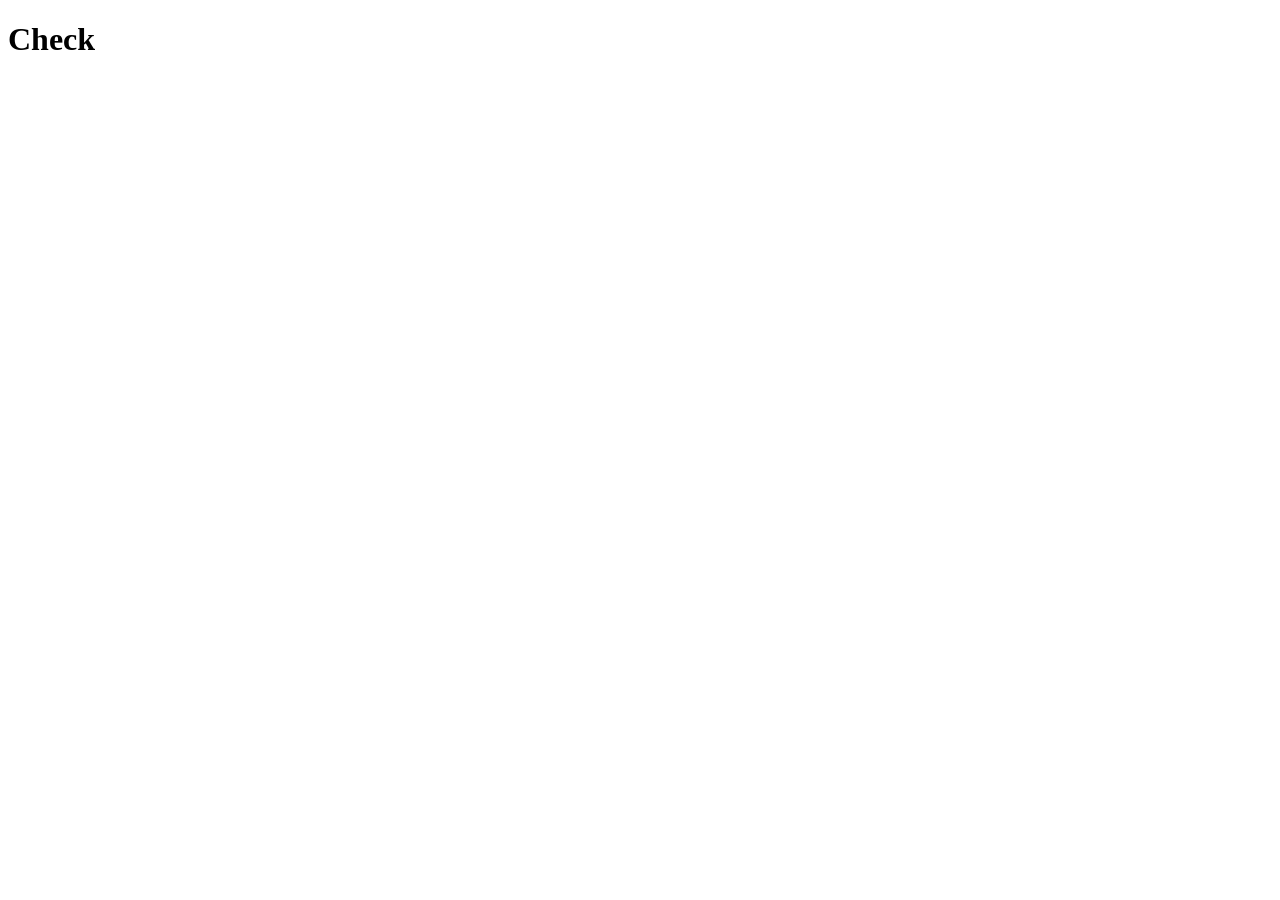
==== index.html @ c6e24e9d "feat: added index.html" ====
<!DOCTYPE html>
<html lang="en">
<head>
    <meta charset="UTF-8">
    <meta name="viewport" content="width=device-width, initial-scale=1.0">
    <title>Document</title>
</head>
<body>
    <h1>Check</h1>
</body>
</html>
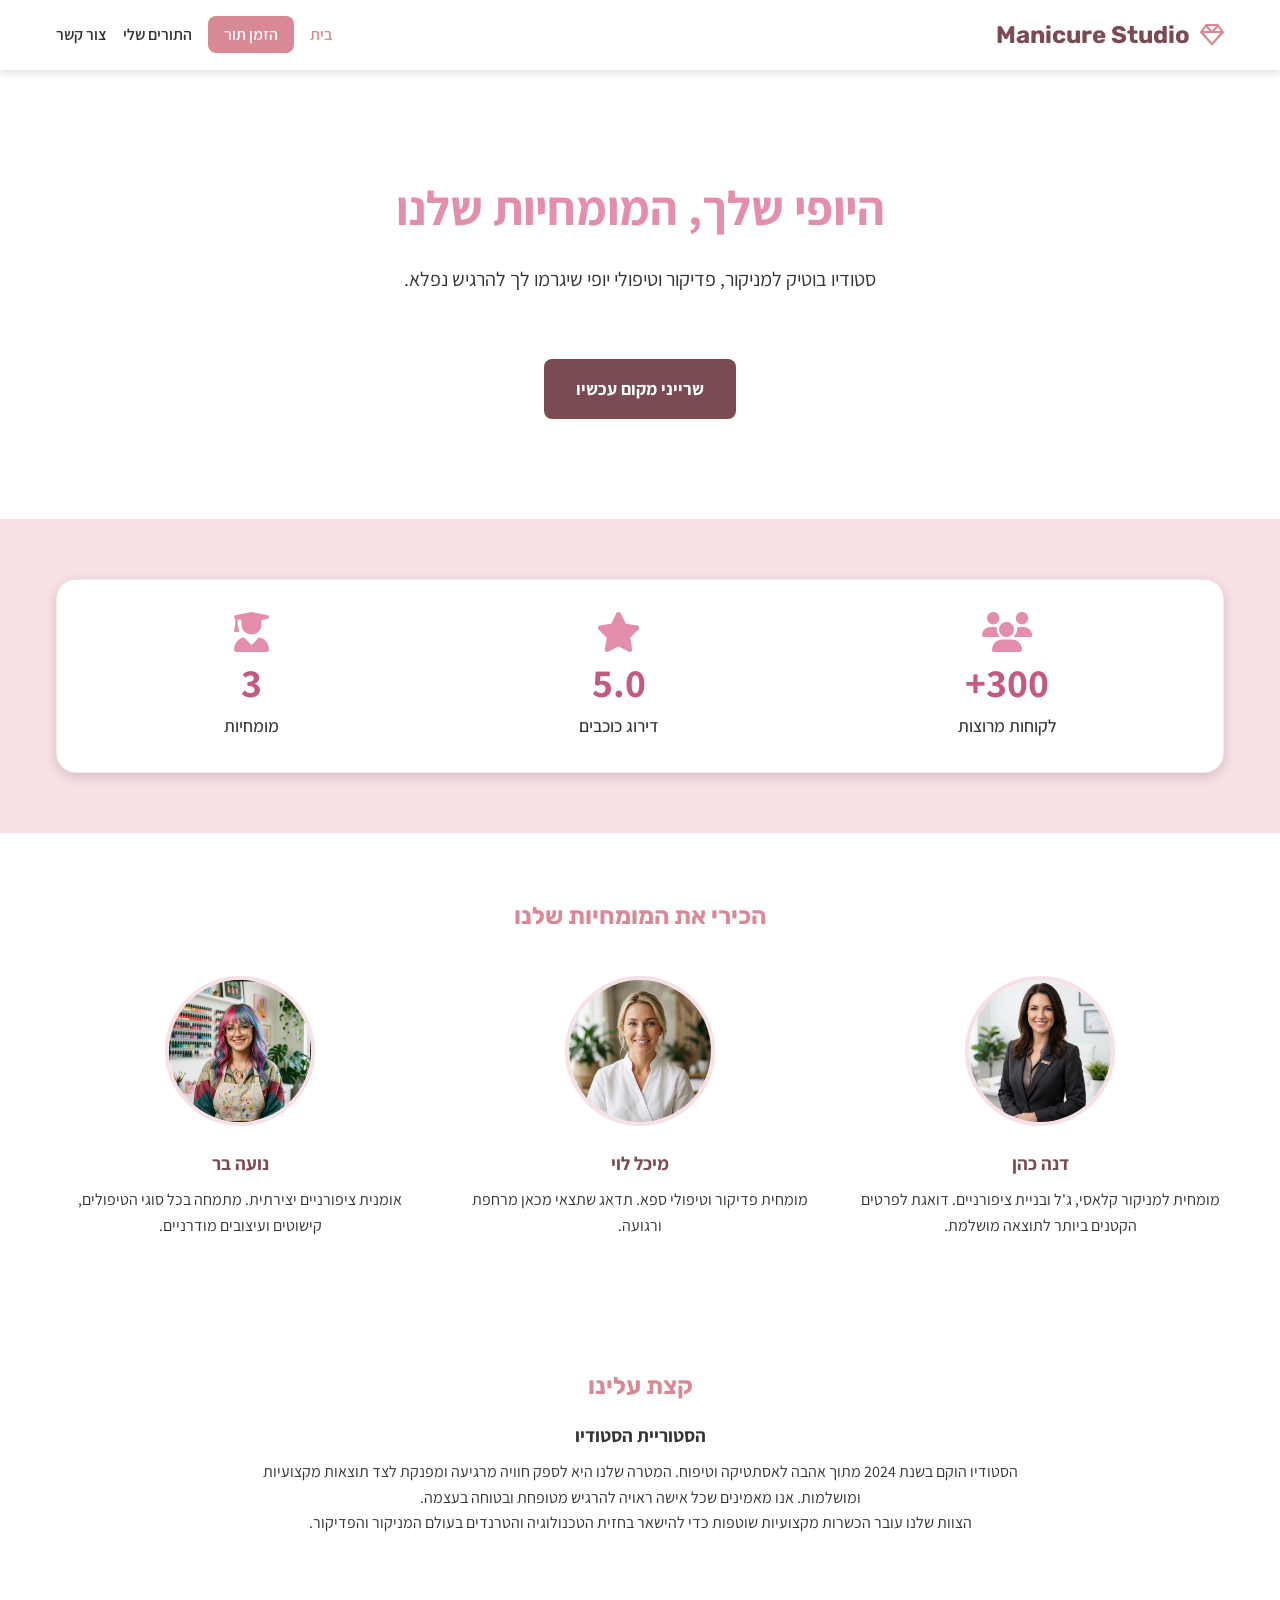
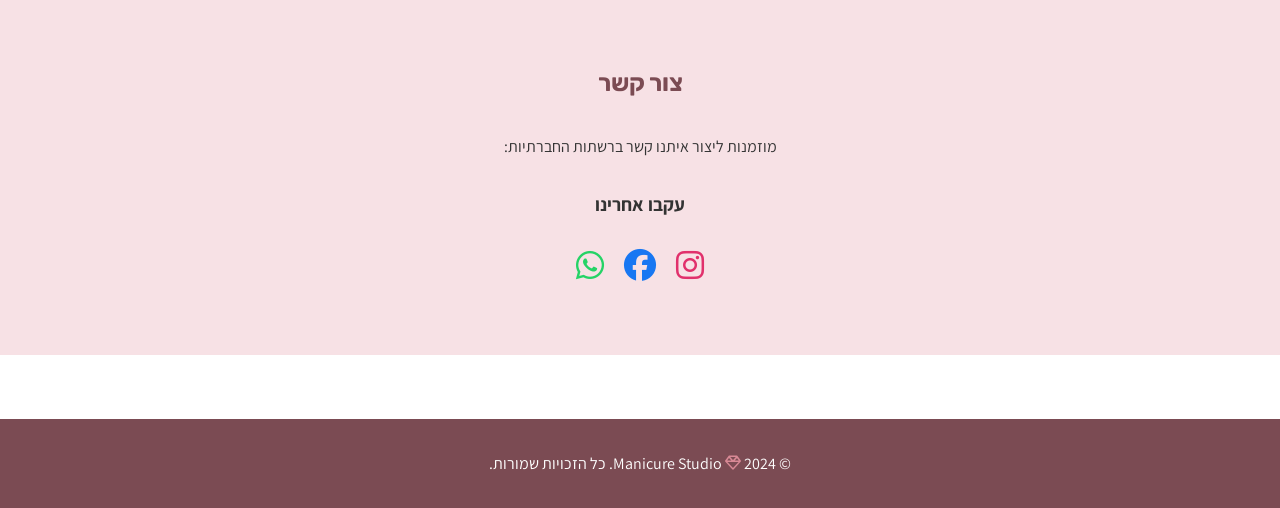
==== commit 8e849e9f: "Add specific project files: index, js, css, images" ====
--- a/index.html
+++ b/index.html
@@ -1,11 +1,155 @@
 <!DOCTYPE html>
-<html lang="en">
+<html lang="he" dir="rtl">
+
 <head>
     <meta charset="UTF-8">
     <meta name="viewport" content="width=device-width, initial-scale=1.0">
-    <title>Document</title>
+    <title>Manicure Studio</title>
+    <link rel="stylesheet" href="css/style.css">
+    <link rel="stylesheet" href="css/home.css">
+    <!-- Google Fonts -->
+    <link rel="preconnect" href="https://fonts.googleapis.com">
+    <link rel="preconnect" href="https://fonts.gstatic.com" crossorigin>
+    <link
+        href="https://fonts.googleapis.com/css2?family=Assistant:wght@300;400;600;700&family=Rubik:wght@400;500;700&display=swap"
+        rel="stylesheet">
+    <!-- FontAwesome -->
+    <link rel="stylesheet" href="https://cdnjs.cloudflare.com/ajax/libs/font-awesome/6.5.1/css/all.min.css">
+    <!-- jQuery -->
+    <script src="https://code.jquery.com/jquery-3.7.1.min.js"></script>
 </head>
+
 <body>
-    <h1>Check</h1>
-</body>
-</html>+
+    <header class="main-header">
+        <div class="container">
+            <a href="index.html" class="logo"><i class="fa-regular fa-gem logo-icon"></i> Manicure Studio</a>
+            <nav class="main-nav">
+                <button class="nav-toggle" aria-label="פתח תפריט">☰</button>
+                <ul class="nav-list">
+                    <li><a href="index.html" class="active">בית</a></li>
+
+                    <li><a href="services.html" class="btn-primary">הזמן תור</a></li>
+                    <li><a href="appointments.html">התורים שלי</a></li>
+
+                    <li><a href="#contact">צור קשר</a></li>
+                </ul>
+            </nav>
+        </div>
+    </header>
+
+    <main>
+        <section class="hero">
+            <div class="container">
+                <h1>היופי שלך, המומחיות שלנו</h1>
+                <p>סטודיו בוטיק למניקור, פדיקור וטיפולי יופי שיגרמו לך להרגיש נפלא.</p>
+                <a href="services.html" class="btn-cta">שרייני מקום עכשיו</a>
+            </div>
+        </section>
+
+        <section id="stats" style="padding: 60px 0; background-color: var(--secondary-color); text-align: center;">
+            <div class="container">
+                <div class="stats-card">
+                    <div class="stats-grid">
+                        <div class="stat-item">
+                            <i class="fa-solid fa-users stat-icon"></i>
+                            <div class="stat-number">300+</div>
+                            <div class="stat-label">לקוחות מרוצות</div>
+                        </div>
+                        <div class="stat-item">
+                            <i class="fa-solid fa-star stat-icon"></i>
+                            <div class="stat-number">5.0</div>
+                            <div class="stat-label">דירוג כוכבים</div>
+                        </div>
+                        <div class="stat-item">
+                            <i class="fa-solid fa-user-graduate stat-icon"></i>
+                            <div class="stat-number">3</div>
+                            <div class="stat-label">מומחיות</div>
+                        </div>
+                    </div>
+                </div>
+            </div>
+        </section>
+
+        <!-- Team Section -->
+        <section id="team" style="padding: 64px 0; background-color: #fff;">
+            <div class="container">
+                <h2
+                    style="text-align: center; color: var(--primary-color); margin-bottom: 40px; font-family: var(--font-heading);">
+                    הכירי את המומחיות שלנו</h2>
+                <div class="team-grid"
+                    style="display: grid; grid-template-columns: repeat(auto-fit, minmax(250px, 1fr)); gap: 32px;">
+                    <!-- Dana -->
+                    <div class="team-card" style="text-align: center;">
+                        <img src="images/staff_dana.png" alt="דנה כהן"
+                            style="width: 150px; height: 150px; border-radius: 50%; object-fit: cover; margin-bottom: 16px; border: 4px solid var(--secondary-color);">
+                        <h3 style="color: var(--accent-color); margin-bottom: 8px;">דנה כהן</h3>
+                        <p style="color: var(--text-color);">מומחית למניקור קלאסי, ג'ל ובניית ציפורניים. דואגת לפרטים
+                            הקטנים ביותר לתוצאה מושלמת.</p>
+                    </div>
+                    <!-- Michal -->
+                    <div class="team-card" style="text-align: center;">
+                        <img src="images/staff_michal.png" alt="מיכל לוי"
+                            style="width: 150px; height: 150px; border-radius: 50%; object-fit: cover; margin-bottom: 16px; border: 4px solid var(--secondary-color);">
+                        <h3 style="color: var(--accent-color); margin-bottom: 8px;">מיכל לוי</h3>
+                        <p style="color: var(--text-color);">מומחית פדיקור וטיפולי ספא. תדאג שתצאי מכאן מרחפת ורגועה.
+                        </p>
+                    </div>
+                    <!-- Noa -->
+                    <div class="team-card" style="text-align: center;">
+                        <img src="images/staff_noa.png" alt="נועה בר"
+                            style="width: 150px; height: 150px; border-radius: 50%; object-fit: cover; margin-bottom: 16px; border: 4px solid var(--secondary-color);">
+                        <h3 style="color: var(--accent-color); margin-bottom: 8px;">נועה בר</h3>
+                        <p style="color: var(--text-color);">אומנית ציפורניים יצירתית. מתמחה בכל סוגי הטיפולים, קישוטים
+                            ועיצובים מודרניים.</p>
+                    </div>
+                </div>
+            </div>
+        </section>
+
+        <section id="about" style="padding: 64px 0; background-color: #fff;">
+            <div class="container">
+                <h2
+                    style="text-align: center; color: var(--primary-color); margin-bottom: 16px; font-family: var(--font-heading);">
+                    קצת עלינו</h2>
+                <div class="about-content" style="text-align: center; max-width: 800px; margin: 0 auto;">
+                    <h3 style="color: var(--text-color); margin-bottom: 8px;">הסטוריית הסטודיו</h3>
+                    <p>הסטודיו הוקם בשנת 2024 מתוך אהבה לאסתטיקה וטיפוח. המטרה שלנו היא לספק חוויה מרגיעה ומפנקת לצד
+                        תוצאות מקצועיות ומושלמות. אנו מאמינים שכל אישה ראויה להרגיש מטופחת ובטוחה בעצמה.</p>
+                    <p>הצוות שלנו עובר הכשרות מקצועיות שוטפות כדי להישאר בחזית הטכנולוגיה והטרנדים בעולם המניקור
+                        והפדיקור.</p>
+                </div>
+            </div>
+        </section>
+    </main>
+
+    <section id="contact" style="padding: 64px 0; background-color: var(--secondary-color);">
+        <div class="container">
+            <h2
+                style="text-align: center; color: var(--accent-color); margin-bottom: 32px; font-family: var(--font-heading);">
+                צור קשר</h2>
+
+            <p style="text-align: center; margin-bottom: 30px;">מוזמנות ליצור איתנו קשר ברשתות החברתיות:</p>
+
+            <div class="social-links" style="text-align: center;">
+                <h3 style="margin-bottom: 20px; color: var(--text-color);">עקבו אחרינו</h3>
+                <div style="display: flex; gap: 20px; justify-content: center; font-size: 2rem;">
+                    <a href="https://instagram.com" target="_blank" style="color: #E1306C;"><i
+                            class="fab fa-instagram"></i></a>
+                    <a href="https://facebook.com" target="_blank" style="color: #1877F2;"><i
+                            class="fab fa-facebook"></i></a>
+                    <a href="https://wa.me/" target="_blank" style="color: #25D366;"><i class="fab fa-whatsapp"></i></a>
+                </div>
+            </div>
+        </div>
+    </section>
+
+    <footer class="main-footer">
+        <div class="container">
+            <p>&copy; 2024 <i class="fa-regular fa-gem logo-icon"></i> Manicure Studio. כל הזכויות שמורות.</p>
+        </div>
+    </footer>
+
+    <script src="js/main.js"></script>
+    <script src="js/contact.js"></script>
+</body>
--- a/css/style.css
+++ b/css/style.css
@@ -0,0 +1,231 @@
+:root {
+    --primary-color: #d88995;
+    /* Dusty Pink */
+    --secondary-color: #f7e1e5;
+    /* Very Light Pink */
+    --text-color: #333333;
+    --bg-color: #ffffff;
+    --accent-color: #7b4b53;
+    --success-color: #4CAF50;
+    --error-color: #f44336;
+
+    --font-main: 'Assistant', sans-serif;
+    --font-heading: 'Rubik', sans-serif;
+
+    --spacing-sm: 8px;
+    --spacing-md: 16px;
+    --spacing-lg: 32px;
+    --spacing-xl: 64px;
+
+    --border-radius: 8px;
+    --shadow: 0 4px 6px rgba(0, 0, 0, 0.1);
+    --transition: 0.3s ease;
+}
+
+* {
+    box-sizing: border-box;
+    margin: 0;
+    padding: 0;
+}
+
+body {
+    font-family: var(--font-main);
+    color: var(--text-color);
+    line-height: 1.6;
+    background-color: var(--bg-color);
+}
+
+a {
+    text-decoration: none;
+    color: inherit;
+}
+
+ul {
+    list-style: none;
+}
+
+.container {
+    max-width: 1200px;
+    margin: 0 auto;
+    padding: 0 var(--spacing-md);
+}
+
+/* Header */
+.main-header {
+    background-color: #fff;
+    box-shadow: var(--shadow);
+    padding: var(--spacing-md) 0;
+    position: sticky;
+    top: 0;
+    z-index: 100;
+}
+
+.main-header .container {
+    display: flex;
+    justify-content: space-between;
+    align-items: center;
+}
+
+.logo {
+    font-family: var(--font-heading);
+    font-size: 1.5rem;
+    font-weight: 700;
+    color: var(--accent-color);
+    display: flex;
+    align-items: center;
+    gap: 10px;
+}
+
+.logo-icon {
+    color: var(--primary-color);
+}
+
+.nav-list {
+    display: flex;
+    gap: var(--spacing-md);
+    align-items: center;
+}
+
+.nav-list a {
+    font-weight: 600;
+}
+
+.nav-list a.active,
+.nav-list a:hover {
+    color: var(--primary-color);
+}
+
+.nav-toggle {
+    display: none;
+    background: none;
+    border: none;
+    font-size: 1.5rem;
+    cursor: pointer;
+}
+
+/* Buttons */
+.btn-primary {
+    background-color: var(--primary-color);
+    color: white !important;
+    padding: 0.5rem 1rem;
+    border-radius: var(--border-radius);
+}
+
+.btn-primary:hover {
+    background-color: var(--accent-color);
+}
+
+.btn-cta {
+    display: inline-block;
+    background-color: var(--accent-color);
+    color: white;
+    padding: 1rem 2rem;
+    border-radius: var(--border-radius);
+    font-weight: bold;
+    font-size: 1.1rem;
+    margin-top: var(--spacing-lg);
+}
+
+.btn-cta:hover {
+    background-color: var(--primary-color);
+}
+
+.btn-outline {
+    background-color: transparent;
+    color: var(--primary-color);
+    border: 2px solid var(--primary-color);
+    padding: 0.5rem 1rem;
+    border-radius: var(--border-radius);
+    cursor: pointer;
+    font-weight: 600;
+
+}
+
+.btn-outline:hover {
+    background-color: var(--primary-color);
+    color: white;
+}
+
+/* Footer */
+.main-footer {
+    background-color: var(--accent-color);
+    color: white;
+    text-align: center;
+    padding: var(--spacing-lg) 0;
+    margin-top: var(--spacing-xl);
+}
+
+/* Shared Page Header (used in subpages) */
+.page-header {
+    background-color: var(--secondary-color);
+    padding: var(--spacing-lg) 0;
+    text-align: center;
+    margin-bottom: var(--spacing-lg);
+}
+
+.page-header h1 {
+    font-family: var(--font-heading);
+    color: var(--accent-color);
+}
+
+/* Forms */
+.styled-form {
+    max-width: 600px;
+    margin: 0 auto;
+    background: white;
+    padding: var(--spacing-lg);
+    border-radius: var(--border-radius);
+    box-shadow: var(--shadow);
+}
+
+.form-group {
+    margin-bottom: var(--spacing-md);
+}
+
+.form-group label {
+    display: block;
+    margin-bottom: 5px;
+    font-weight: 600;
+}
+
+.form-group input,
+.form-group select,
+.form-group textarea {
+    width: 100%;
+    padding: 10px;
+    border: 1px solid #ddd;
+    border-radius: 4px;
+    font-family: var(--font-main);
+    font-size: 1rem;
+}
+
+.form-group input:focus,
+.form-group select:focus,
+.form-group textarea:focus {
+    outline: none;
+    border-color: var(--primary-color);
+}
+
+/* Responsive */
+@media (max-width: 768px) {
+    .nav-toggle {
+        display: block;
+    }
+
+    .nav-list {
+        display: none;
+        /* JS will toggle this */
+        flex-direction: column;
+        position: absolute;
+        top: 100%;
+        left: 0;
+        right: 0;
+        background: white;
+        box-shadow: var(--shadow);
+        padding: var(--spacing-md);
+    }
+
+    .nav-list.open {
+        display: flex;
+    }
+}
--- a/css/home.css
+++ b/css/home.css
@@ -0,0 +1,71 @@
+.hero {
+    background-image: url('https://images.unsplash.com/photo-1632345031435-8727f6897d53?auto=format&fit=crop&q=80&w=1920');
+    background-size: cover;
+    background-position: center;
+    background-color: rgba(255, 255, 255, 0.9);
+    background-blend-mode: lighten;
+    padding: 100px 0;
+    text-align: center;
+}
+
+.hero h1 {
+    font-size: 3rem;
+    margin-bottom: 16px;
+    color: #e38fa9;
+}
+
+.hero p {
+    font-size: 1.25rem;
+    margin-bottom: 32px;
+    max-width: 600px;
+    margin-left: auto;
+    margin-right: auto;
+    color: #333;
+}
+
+
+@media (max-width: 768px) {
+    .features .container {
+        grid-template-columns: 1fr;
+    }
+}
+
+.stats-card {
+    background: white;
+    border-radius: 20px;
+    padding: 32px;
+    box-shadow: 0 4px 12px rgba(0, 0, 0, 0.15);
+    border: 1px solid rgba(216, 137, 149, 0.2);
+}
+
+.stats-grid {
+    display: flex;
+    justify-content: space-around;
+    flex-wrap: wrap;
+    gap: 30px;
+}
+
+.stat-item {
+    display: flex;
+    flex-direction: column;
+    align-items: center;
+    gap: 10px;
+}
+
+.stat-icon {
+    font-size: 2.5rem;
+    color: #e38fa9;
+}
+
+.stat-number {
+    font-size: 2.5rem;
+    font-weight: bold;
+    color: #c45b7d;
+    line-height: 1;
+}
+
+.stat-label {
+    font-size: 1.1rem;
+    color: #333;
+    font-weight: 500;
+}
